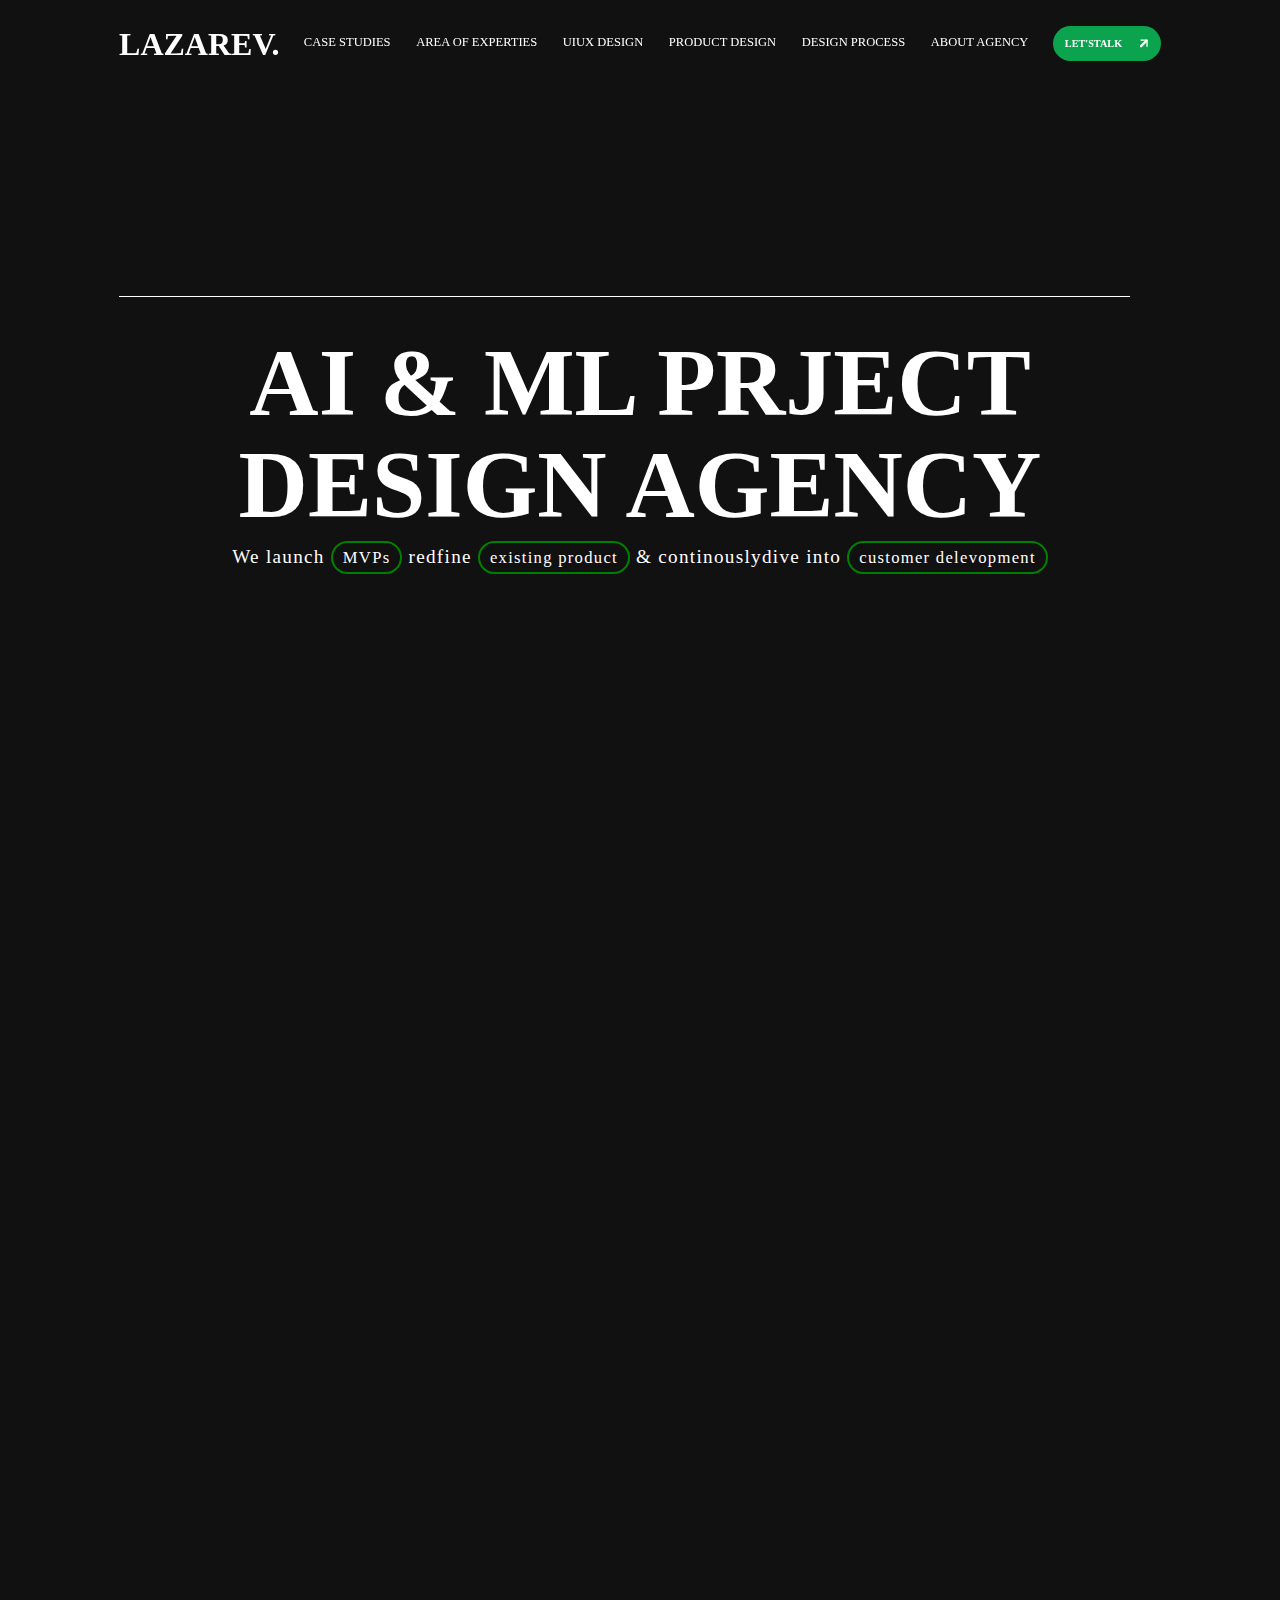
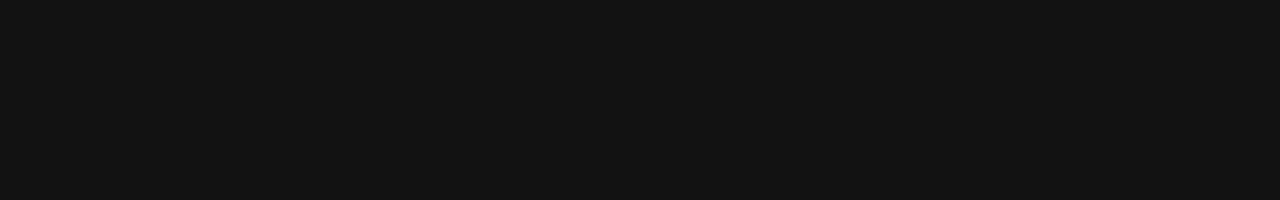
==== project.html @ 3ee8ff7d "message" ====
<!DOCTYPE html>
<html lang="en">

<head>
    <meta charset="UTF-8">
    <meta name="viewport" content="width=device-width, initial-scale=1.0">
    <title>Document</title>
    <link rel="stylesheet" href="project.css">
    <link rel="stylesheet" href="https://cdnjs.cloudflare.com/ajax/libs/remixicon/4.5.0/remixicon.css"
        integrity="sha512-6p+GTq7fjTHD/sdFPWHaFoALKeWOU9f9MPBoPnvJEWBkGS4PKVVbCpMps6IXnTiXghFbxlgDE8QRHc3MU91lJg=="
        crossorigin="anonymous" referrerpolicy="no-referrer" />

</head>

<body>
    <nav>
        <h1>LAZAREV.</h1>
        <div class="nav2">
            <div class="nav-ele">
                <h4>Case studies</h4>
                <h5><span>Case Studies</span></h5>
            </div>
            <div class="nav-ele">
                <h4>Area of experties</h4>
                <h5><span>🔥AI & ML</span></h5>
                <h5><span>FinTech</span></h5>
                <h5><span>RealEstate</span></h5>
                <h5><span>E-commerce</span></h5>
                <h5><span>Web3</span></h5>
            </div>
            <div class="nav-ele">
                <h4>UIUX Design</h4>
                <h5><span>UXAudit</span></h5>
                <h5><span>UIDesign</span></h5>
                <h5><span>UXDesign</span></h5>
                <h5><span>UXResearch</span></h5>
            </div>
            <div class="nav-ele">
                <h4>Product design</h4>
                <h5><span>SaaS</span></h5>
                <h5><span>WebApp</span></h5>
                <h5><span>MobileApp</span></h5>
                <h5><span>WebsiteDesign</span></h5>
            </div>
            <div class="nav-ele">
                <h4>Design process</h4>
                <h5><span>MVP</span></h5>
                <h5><span>Relaunch</span></h5>
            </div>
            <div class="nav-ele">
                <h4>About Agency</h4>
                <h5><span>OurStory</span></h5>
                <h5><span>ClientFeedback</span></h5>
                <h5><span>Careers</span></h5>
                <h5><span>News&Article</span></h5>
            </div>
        </div>
        <button>Let'sTALK <svg viewBox="0 0 20 20" fill="none"><path data-morph="start" d="M2 14.8767V18.0017H5.125L14.342 8.7847L11.217 5.6597L2 14.8767ZM16.758 6.3687C16.8353 6.29161 16.8965 6.20003 16.9384 6.09922C16.9802 5.99841 17.0017 5.89034 17.0017 5.7812C17.0017 5.67206 16.9802 5.56399 16.9384 5.46318C16.8965 5.36237 16.8353 5.2708 16.758 5.1937L14.808 3.2437C14.7309 3.16645 14.6393 3.10516 14.5385 3.06334C14.4377 3.02152 14.3296 3 14.2205 3C14.1114 3 14.0033 3.02152 13.9025 3.06334C13.8017 3.10516 13.7101 3.16645 13.633 3.2437L12.108 4.7687L15.233 7.8937L16.758 6.3687Z" fill="currentcolor" data-original="M2 14.8767V18.0017H5.125L14.342 8.7847L11.217 5.6597L2 14.8767ZM16.758 6.3687C16.8353 6.29161 16.8965 6.20003 16.9384 6.09922C16.9802 5.99841 17.0017 5.89034 17.0017 5.7812C17.0017 5.67206 16.9802 5.56399 16.9384 5.46318C16.8965 5.36237 16.8353 5.2708 16.758 5.1937L14.808 3.2437C14.7309 3.16645 14.6393 3.10516 14.5385 3.06334C14.4377 3.02152 14.3296 3 14.2205 3C14.1114 3 14.0033 3.02152 13.9025 3.06334C13.8017 3.10516 13.7101 3.16645 13.633 3.2437L12.108 4.7687L15.233 7.8937L16.758 6.3687Z"></path><path data-morph="end" fill-rule="evenodd" clip-rule="evenodd" d="M12.6254 5.56286H2.90643V3H17V17.0946H14.4371V7.37464L3.81179 18L2 16.1893L12.6254 5.56286Z" fill="currentcolor"></path></svg></button>
        <div class="nav-bottom">
        
        </div>
    </nav>
    <div class="main">
        <div class="page1">
            <h1>AI & ML PR<span><i class="ri-pencil-line"></i></span>JECT</h1>
            <h1>DESIGN AGENCY</h1>
            <p>We launch <span>MVPs</span> redfine <span>existing product</span> & continouslydive into <span> customer
                    delevopment</span></p>

        <div class="moving-img">
            <div class="bluerleft"></div>
            <div class="move">
                <img src="https://lazarev.kiev.ua/la24/forbes.svg" alt="">
                <img src="https://lazarev.kiev.ua/la24/adweek.svg" alt="">
                <img src="https://lazarev.kiev.ua/la24/pmi.svg" alt="">
                <img src="https://lazarev.kiev.ua/la24/wf.svg" alt="">
                <img src="https://lazarev.kiev.ua/la24/adweek.svg" alt="">
                <img src="https://lazarev.kiev.ua/la24/rd.svg" alt="">
                <img src="https://lazarev.kiev.ua/la24/pmi.svg" alt="">
                <img src="https://lazarev.kiev.ua/la24/webby.svg" alt="">
            </div>
            <div class="move">
                <img src="https://lazarev.kiev.ua/la24/forbes.svg" alt="">
                <img src="https://lazarev.kiev.ua/la24/adweek.svg" alt="">
                <img src="https://lazarev.kiev.ua/la24/pmi.svg" alt="">
                <img src="https://lazarev.kiev.ua/la24/wf.svg" alt="">
                <img src="https://lazarev.kiev.ua/la24/adweek.svg" alt="">
                <img src="https://lazarev.kiev.ua/la24/rd.svg" alt="">
                <img src="https://lazarev.kiev.ua/la24/pmi.svg" alt="">
                <img src="https://lazarev.kiev.ua/la24/webby.svg" alt="">
            </div>
            <div class="rightleft"></div>
        </div>
        </div>

        <div class="page2"></div>
    </div>
    <script src="https://cdnjs.cloudflare.com/ajax/libs/gsap/3.12.5/gsap.min.js" integrity="sha512-7eHRwcbYkK4d9g/6tD/mhkf++eoTHwpNM9woBxtPUBWm67zeAfFC+HrdoE2GanKeocly/VxeLvIqwvCdk7qScg==" crossorigin="anonymous" referrerpolicy="no-referrer"></script>
    <script src="project.js"></script>
</body>

</html>
---- project.css ----
*{
    margin: 0;
    padding: 0;
    box-sizing: border-box;
    font-family: gilroy;
    color :white;
}
html,body{
    height: 100%;
    width: 100%;
}
nav{
    position: fixed;
    /* background-color: rgb(0, 255, 47); */
    display: flex;
    align-items: flex-start;
    justify-content: space-between;
    padding: 2vw 9.30vw;
    height: 12vh;
    width: 100%;
    z-index: 10;
    
}
.nav2{
    display: flex;
    gap:2vw;
    align-items: flex-start;
    padding: 1vh 0;
    position: relative;
    z-index: 10;
}
.nav2 h4{
    font-size: 0.98vw;
    font-weight: 500;
    text-transform: uppercase;
    margin-bottom: 1vw;
    margin-bottom: 2.9vw;
}
.nav2 h5{
    margin-bottom: 1vw;
    display: none;
    overflow: hidden;
    /* background-color: red; */
}
.nav2 h5 span{
    font-size: 0.90vw;
    font-weight: 400;
    transform: translateY(25px);
    display: inline-block;
   

}
.nav-bottom{
    width: 79%;
    height: 0vh;
    position: absolute;
    background-color:#111;
    top: 100%;
    z-index: 9;
    border-bottom: 1px solid #fff;

}
.page1{
    height:100vh;
    width: 100%;
    background-color: #111;
    display: flex;
    flex-direction: column;
    justify-content: center;
    align-items: center;
}

.page1 h1{
    font-size: 7.5vw;
    font-weight: 900;
    text-transform: uppercase;
    line-height: 8vw;
}
.page1 h1 span i{
    height: 6vw;
    width: 9vw;
    background-color: #0BA34E;
    border-radius: 50%;
}
.page1 p {
    margin-top: 10px;
    font-size: 1.50vw;
    font-weight: 400;
    letter-spacing: 0.10vw;
}
.page1 p span{
    padding: 5px 10px;
    font-size: 1.30vw;
    border: 2px solid green;
    border-radius: 30px;
}
nav button{
    background-color: #0BA34E;
    display: flex;
    align-items: center;
    padding: 12px 12px;
    border-radius: 50px;
    border: none;
    font-size: 1vw;
    font-size: 0.8vw;
    text-transform: uppercase;
    font-weight: 700;
}
nav button svg{
    height: 0.8vw;
    margin-left: 1.3vw;
}
.moving-img{
    /* background-color: red; */
    margin-top: 10vh;
    position: absolute;
    bottom: 2%;
    width: 44%;
    white-space: nowrap;
    padding: 1.4vw;
    overflow: hidden;
   
}
.moving-img .move{
    display: inline-block;
    animation-name:mobe;
    animation-duration: 9s;
    animation-timing-function: linear;
    animation-iteration-count: infinite; 
    /* display: flex;
    align-items: center;
    gap: 2vw; */
}
.moving-img .move img{
    height: 1vw;
    margin: 0 1.2vw;
}
.bluerleft{
    height: 100%;
    width: 20%;
    background:linear-gradient(to left,#111,trasparent);
    position: absolute;
    top: 0;
    left: 0;
    z-index: 2;
}
.rightleft{
    height: 100%;
    width: 20%;
    background:linear-gradient(to right,trasparent,#111);
    position: absolute;
    top: 0;
    right: 0;
    z-index: 2;
}
@keyframes mobe {
    0%{
        transform: translateX(0);
    }
    100%{
        transform: translateX(-100%);
    }
}

.page2{
    height:100vh;
    width: 100%;
    background-color: #111;
}
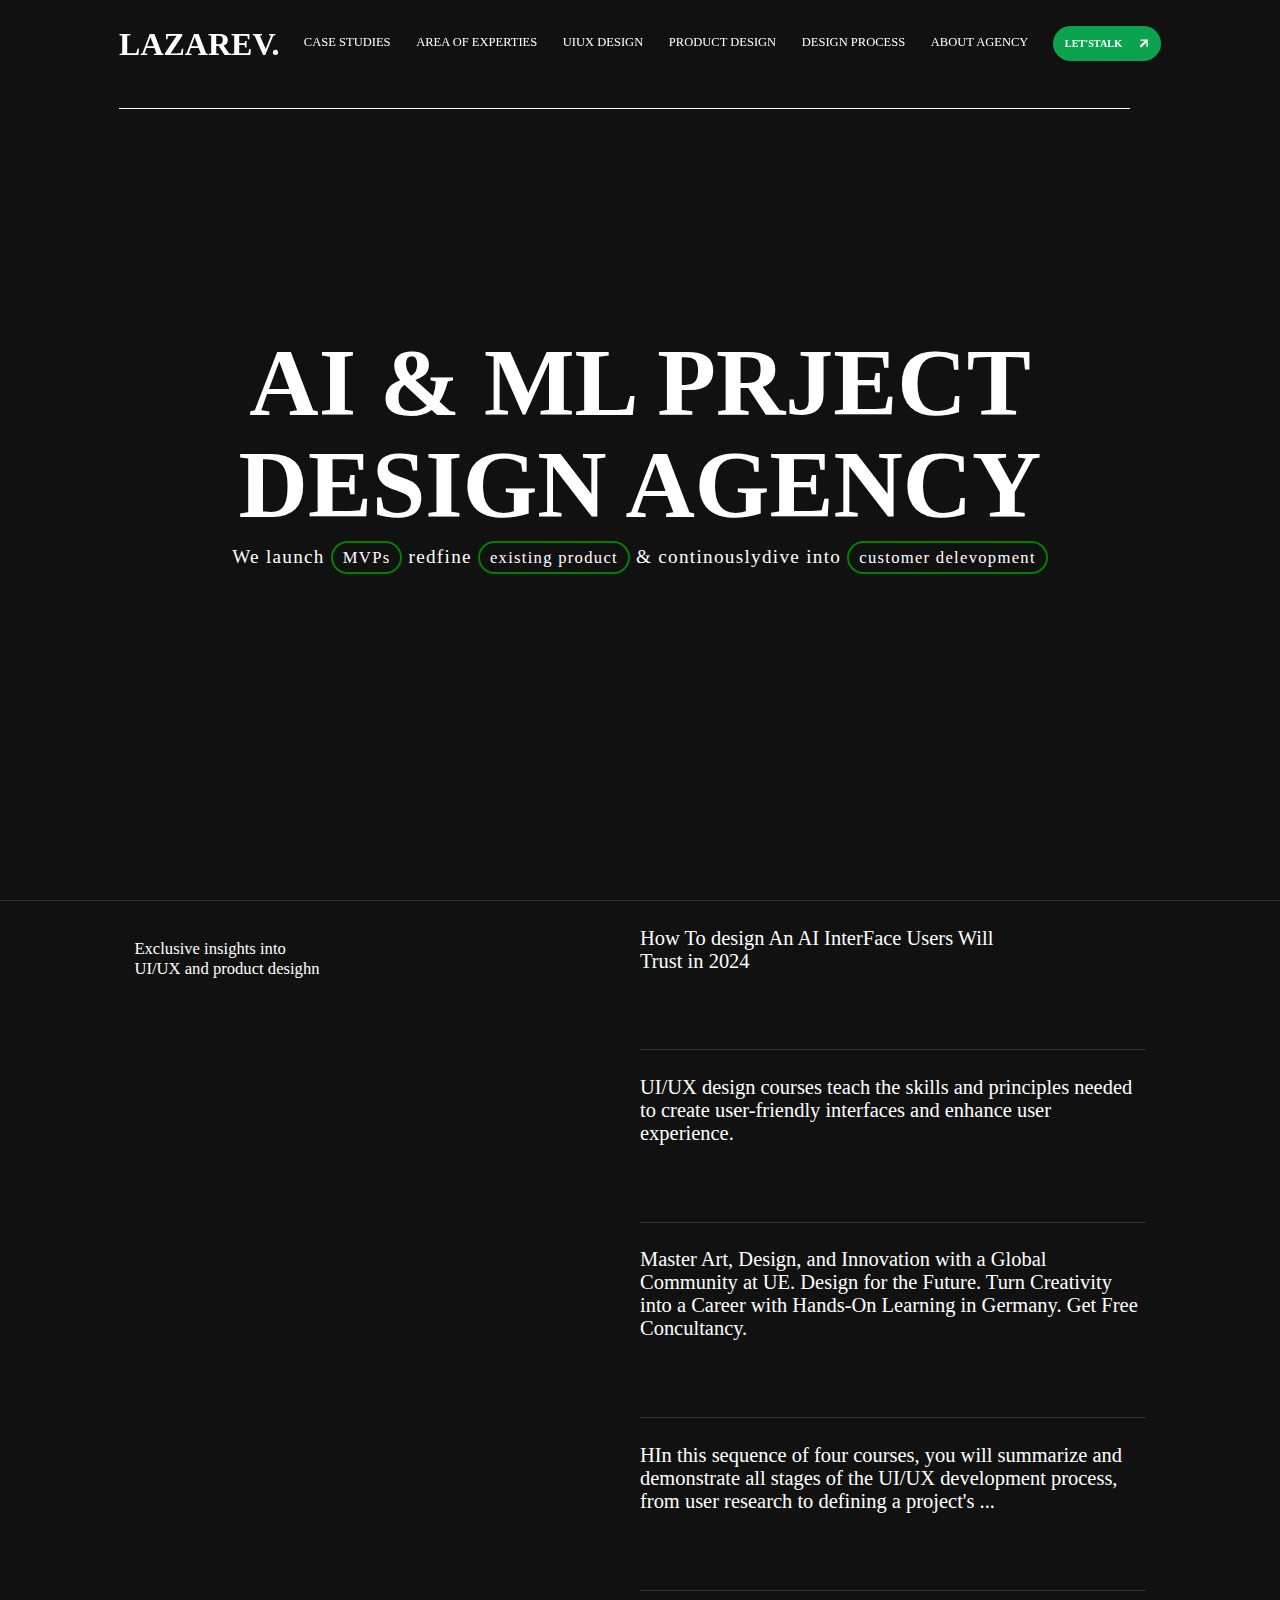
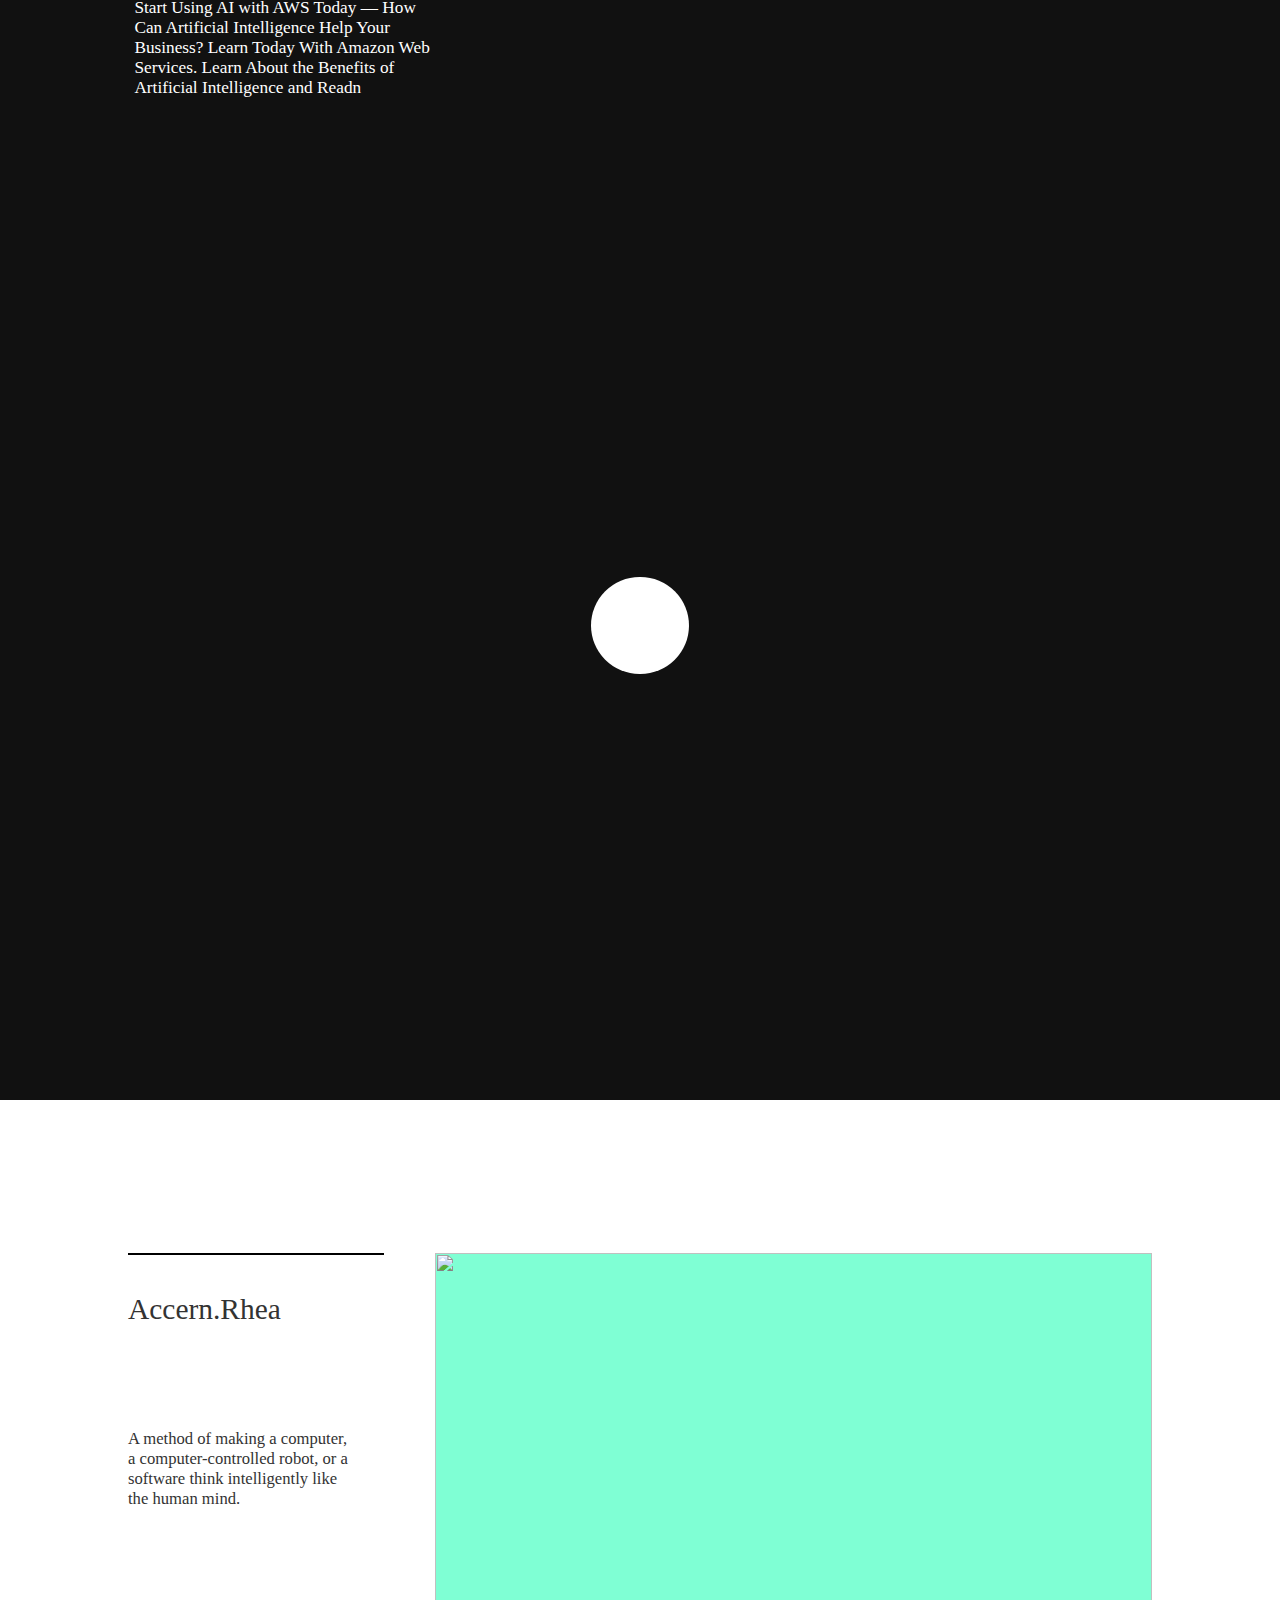
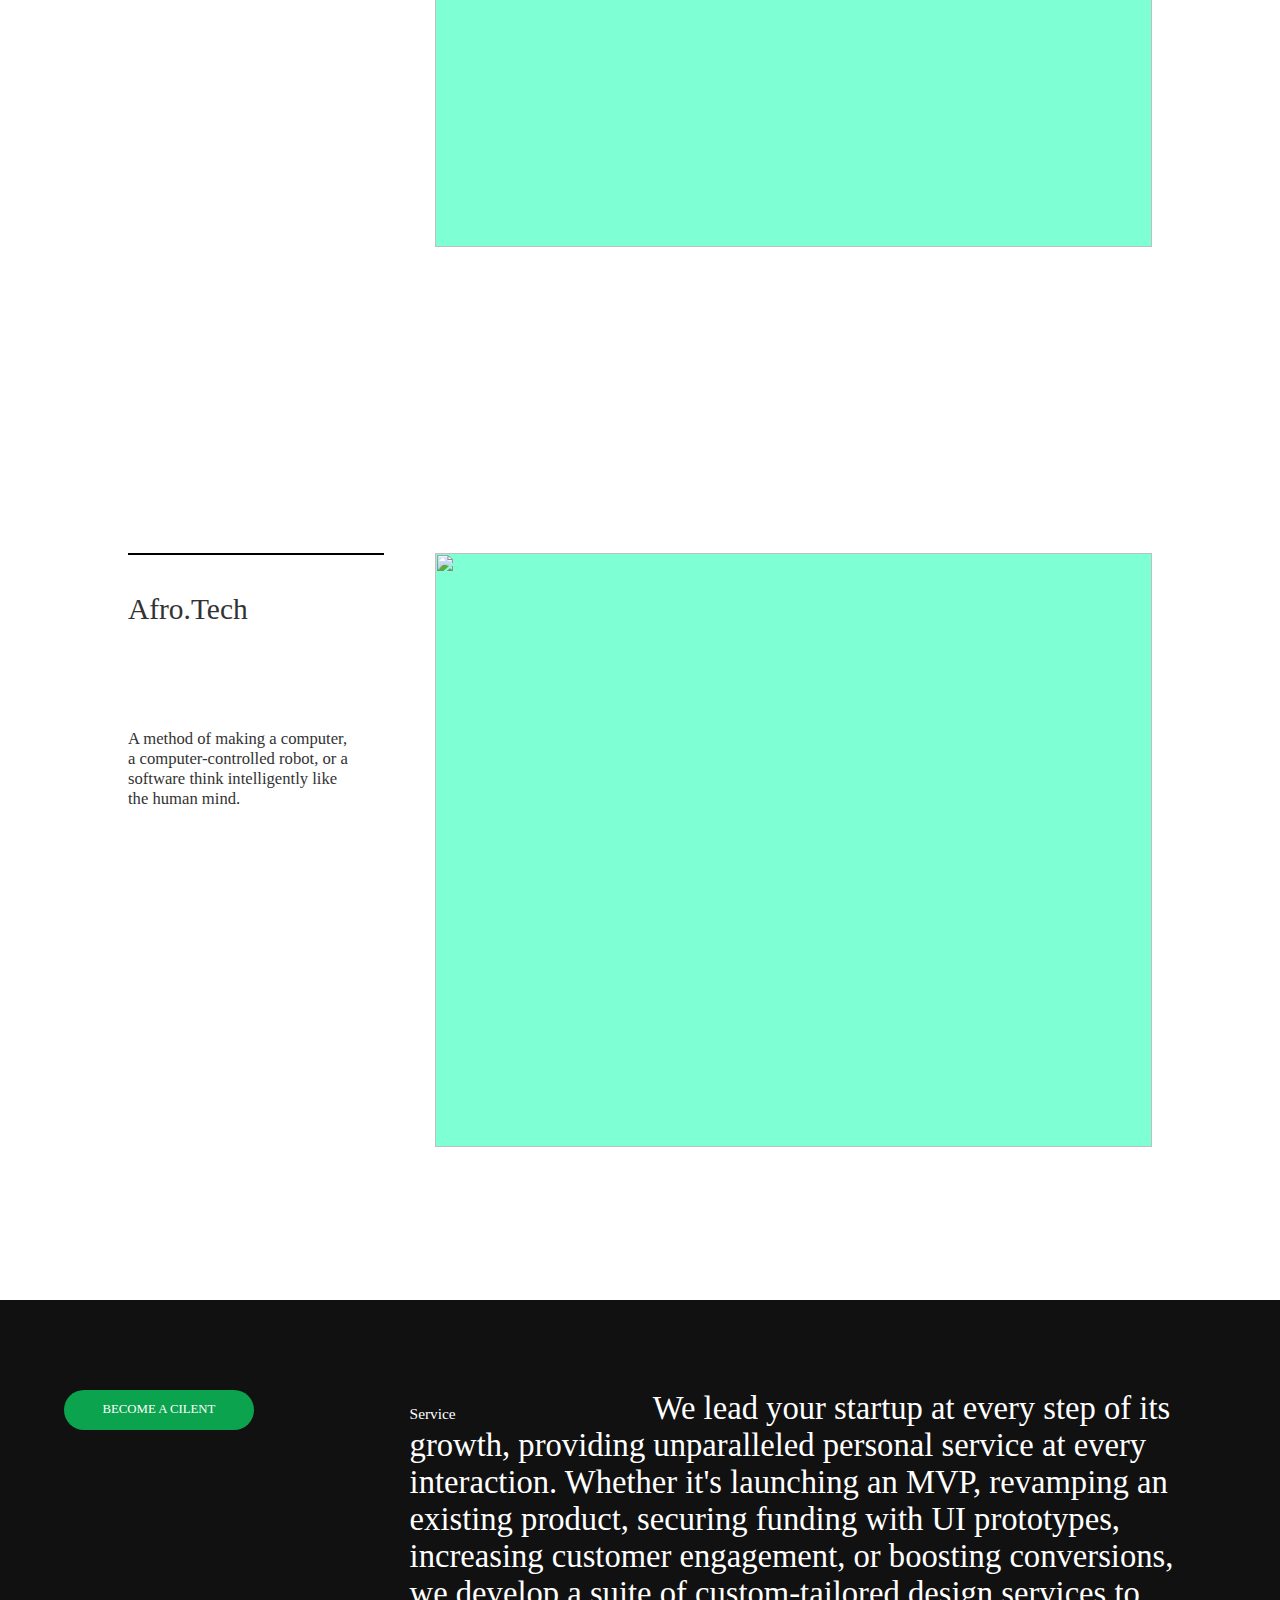
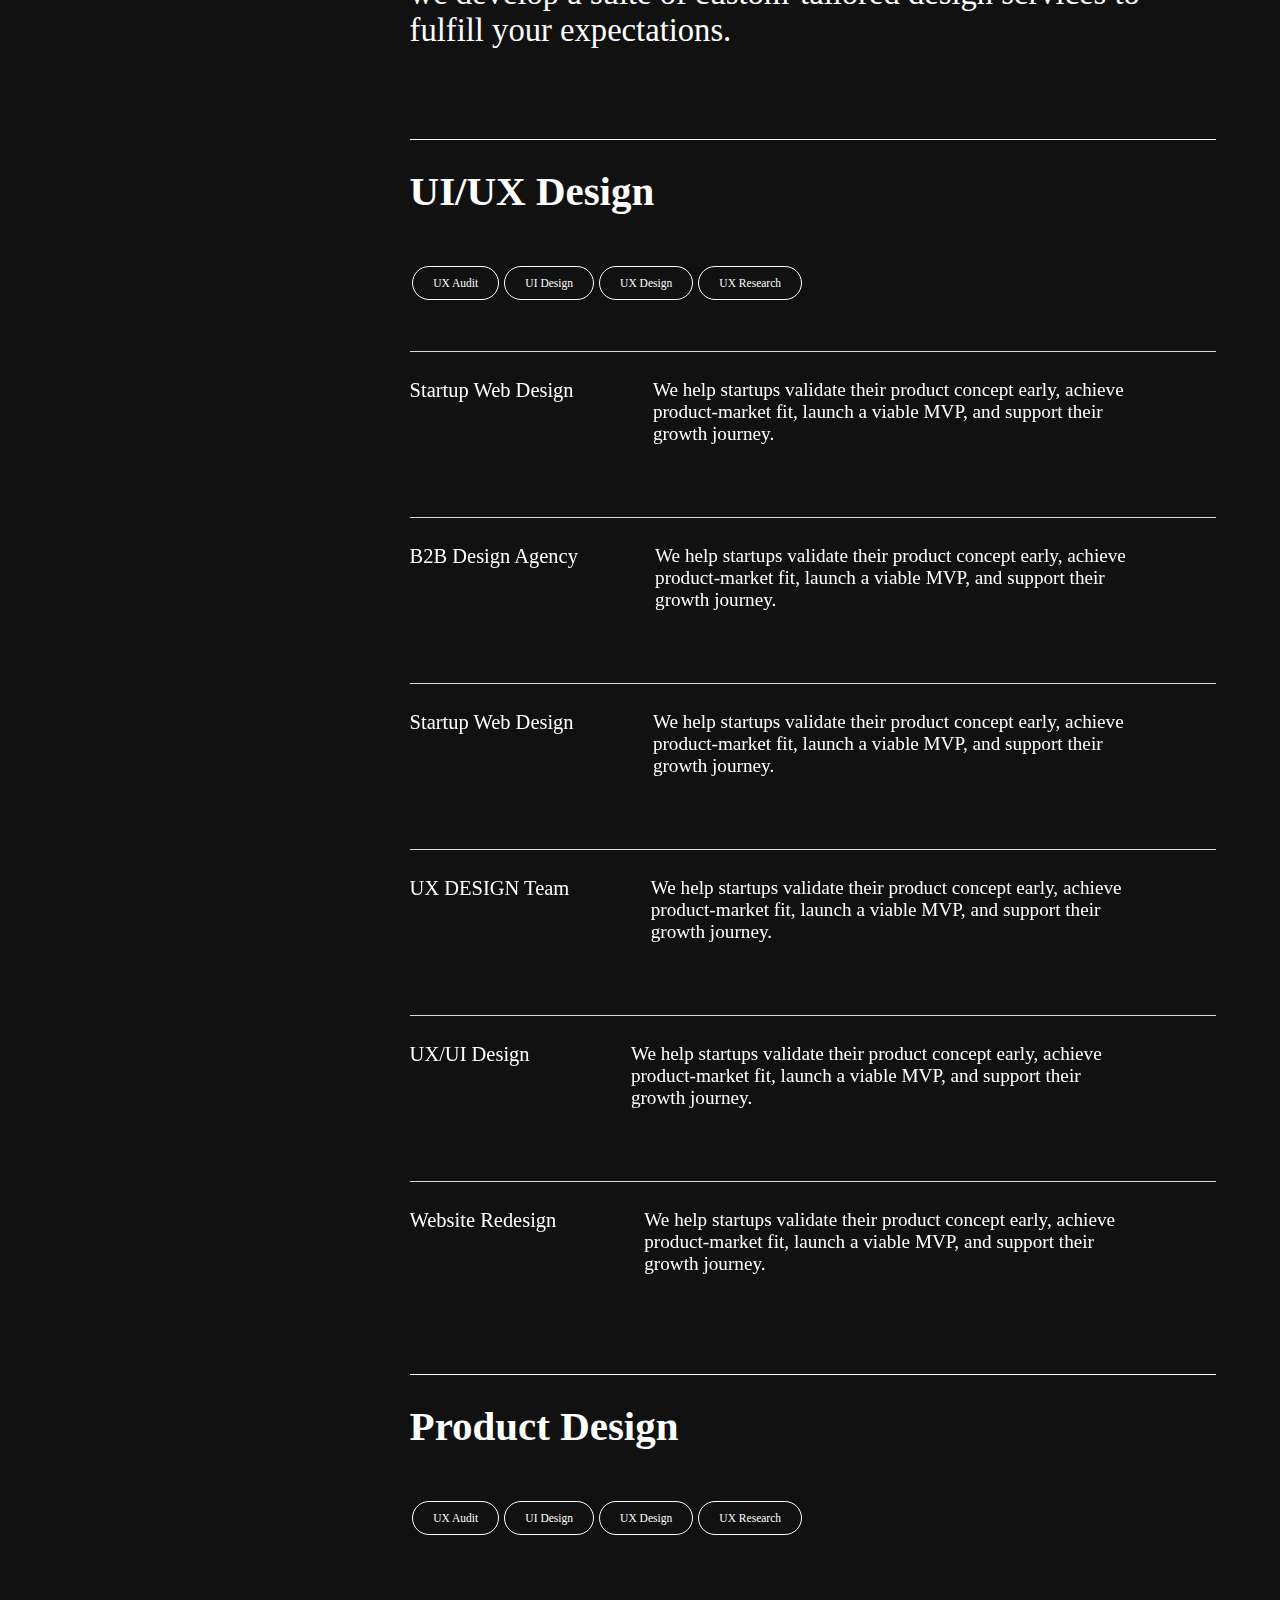
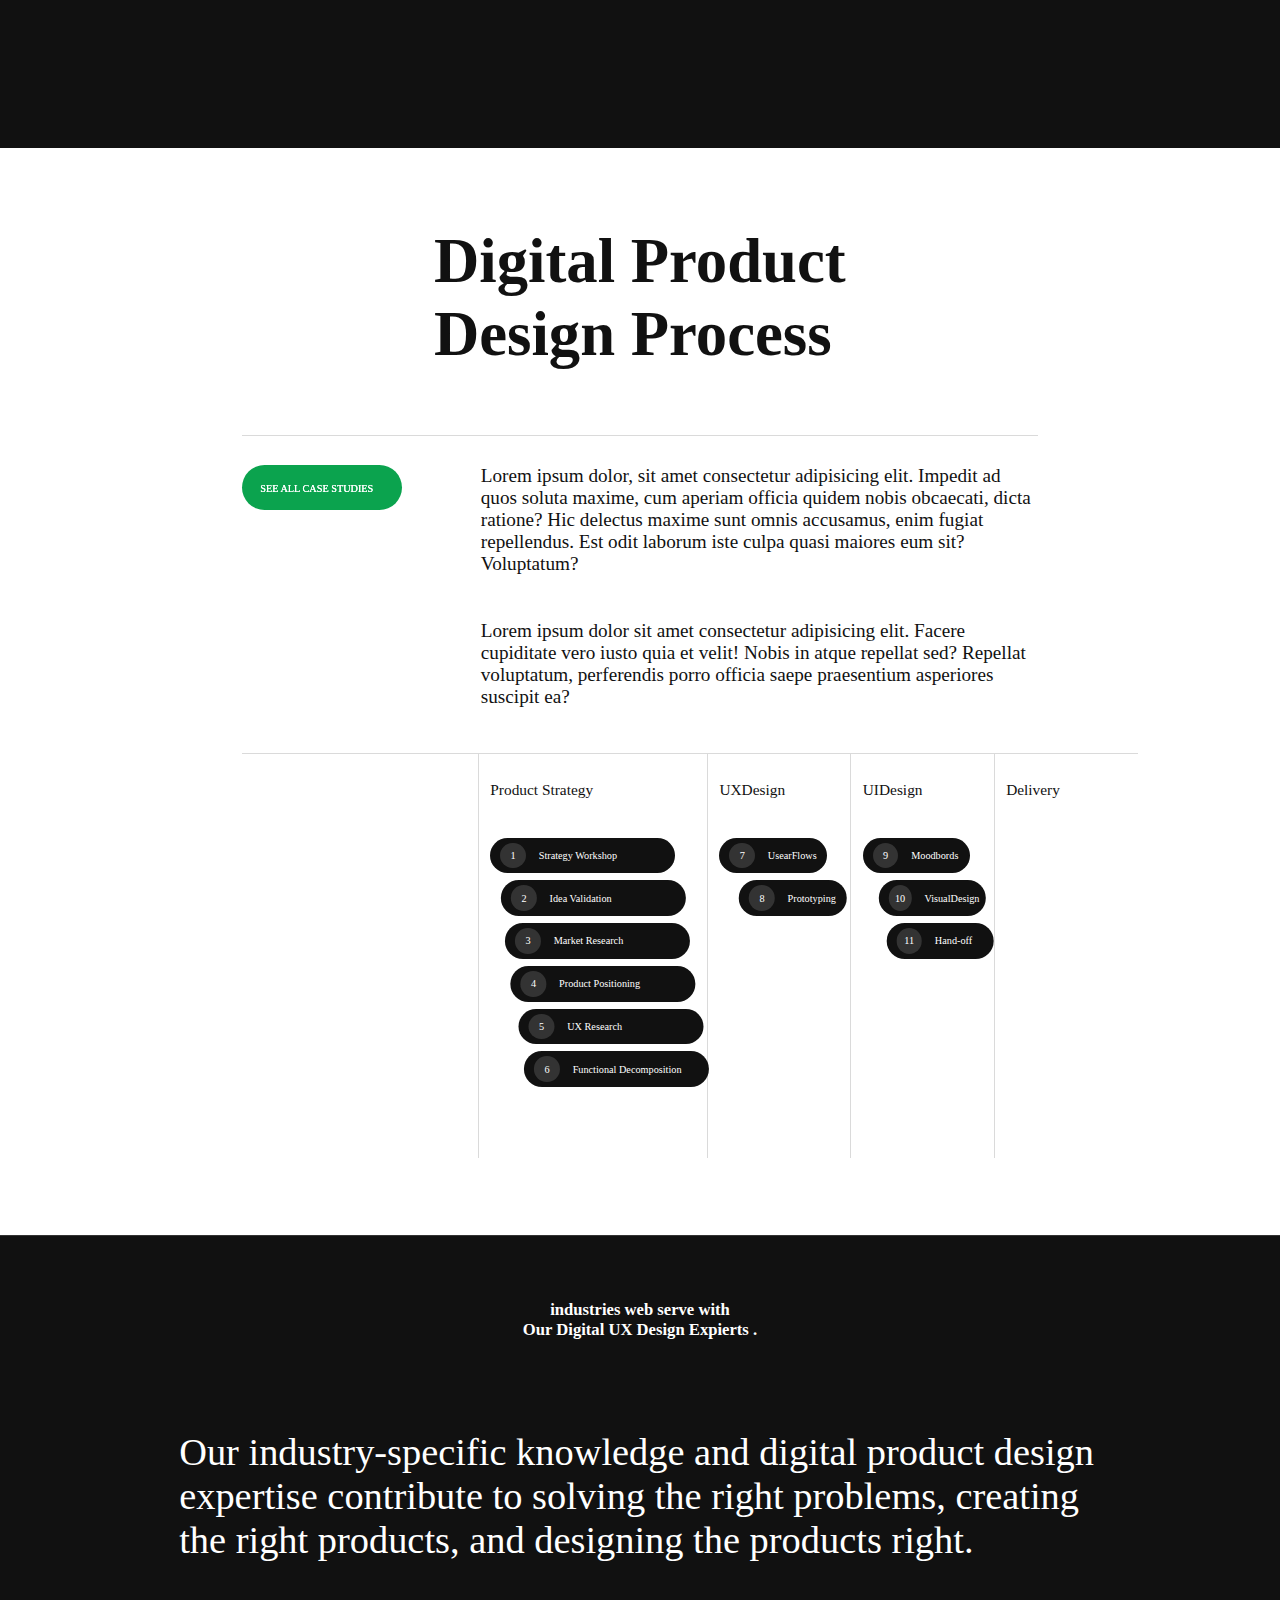
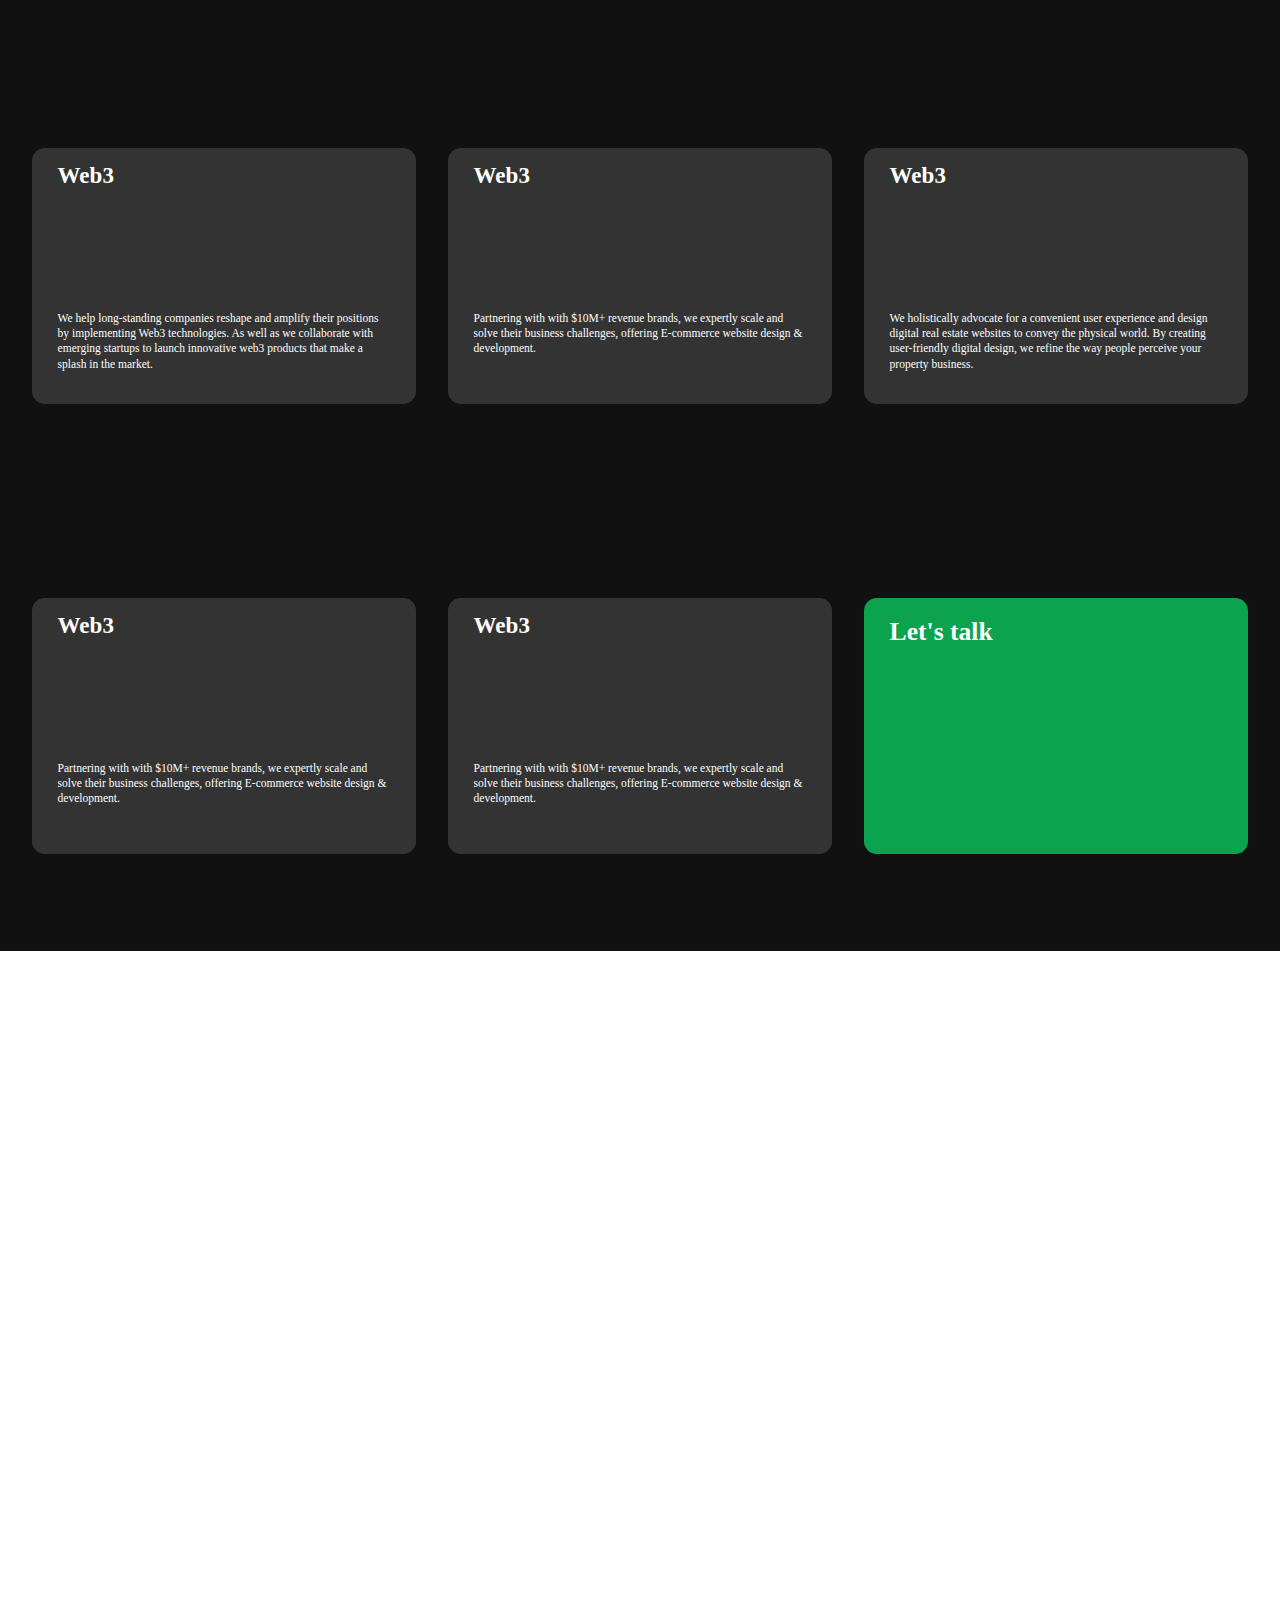
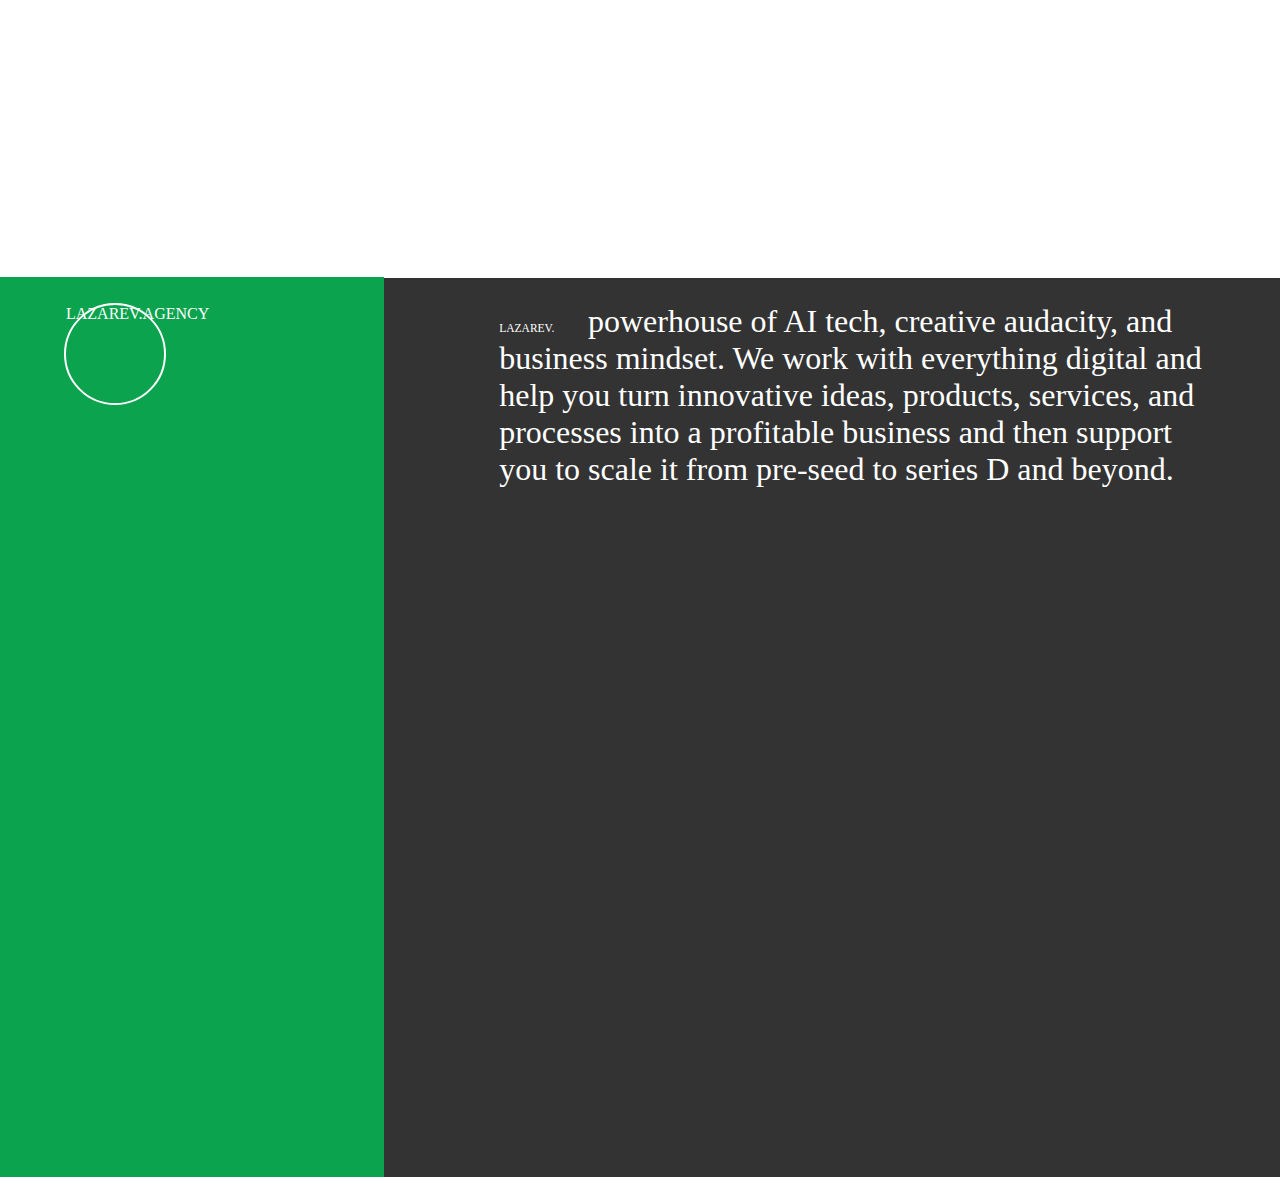
==== commit 61b7e54b: "Add new file" ====
--- a/project.html
+++ b/project.html
@@ -55,9 +55,18 @@
                 <h5><span>News&Article</span></h5>
             </div>
         </div>
-        <button>Let'sTALK <svg viewBox="0 0 20 20" fill="none"><path data-morph="start" d="M2 14.8767V18.0017H5.125L14.342 8.7847L11.217 5.6597L2 14.8767ZM16.758 6.3687C16.8353 6.29161 16.8965 6.20003 16.9384 6.09922C16.9802 5.99841 17.0017 5.89034 17.0017 5.7812C17.0017 5.67206 16.9802 5.56399 16.9384 5.46318C16.8965 5.36237 16.8353 5.2708 16.758 5.1937L14.808 3.2437C14.7309 3.16645 14.6393 3.10516 14.5385 3.06334C14.4377 3.02152 14.3296 3 14.2205 3C14.1114 3 14.0033 3.02152 13.9025 3.06334C13.8017 3.10516 13.7101 3.16645 13.633 3.2437L12.108 4.7687L15.233 7.8937L16.758 6.3687Z" fill="currentcolor" data-original="M2 14.8767V18.0017H5.125L14.342 8.7847L11.217 5.6597L2 14.8767ZM16.758 6.3687C16.8353 6.29161 16.8965 6.20003 16.9384 6.09922C16.9802 5.99841 17.0017 5.89034 17.0017 5.7812C17.0017 5.67206 16.9802 5.56399 16.9384 5.46318C16.8965 5.36237 16.8353 5.2708 16.758 5.1937L14.808 3.2437C14.7309 3.16645 14.6393 3.10516 14.5385 3.06334C14.4377 3.02152 14.3296 3 14.2205 3C14.1114 3 14.0033 3.02152 13.9025 3.06334C13.8017 3.10516 13.7101 3.16645 13.633 3.2437L12.108 4.7687L15.233 7.8937L16.758 6.3687Z"></path><path data-morph="end" fill-rule="evenodd" clip-rule="evenodd" d="M12.6254 5.56286H2.90643V3H17V17.0946H14.4371V7.37464L3.81179 18L2 16.1893L12.6254 5.56286Z" fill="currentcolor"></path></svg></button>
+        <button>Let'sTALK <svg viewBox="0 0 20 20" fill="none">
+                <path data-morph="start"
+                    d="M2 14.8767V18.0017H5.125L14.342 8.7847L11.217 5.6597L2 14.8767ZM16.758 6.3687C16.8353 6.29161 16.8965 6.20003 16.9384 6.09922C16.9802 5.99841 17.0017 5.89034 17.0017 5.7812C17.0017 5.67206 16.9802 5.56399 16.9384 5.46318C16.8965 5.36237 16.8353 5.2708 16.758 5.1937L14.808 3.2437C14.7309 3.16645 14.6393 3.10516 14.5385 3.06334C14.4377 3.02152 14.3296 3 14.2205 3C14.1114 3 14.0033 3.02152 13.9025 3.06334C13.8017 3.10516 13.7101 3.16645 13.633 3.2437L12.108 4.7687L15.233 7.8937L16.758 6.3687Z"
+                    fill="currentcolor"
+                    data-original="M2 14.8767V18.0017H5.125L14.342 8.7847L11.217 5.6597L2 14.8767ZM16.758 6.3687C16.8353 6.29161 16.8965 6.20003 16.9384 6.09922C16.9802 5.99841 17.0017 5.89034 17.0017 5.7812C17.0017 5.67206 16.9802 5.56399 16.9384 5.46318C16.8965 5.36237 16.8353 5.2708 16.758 5.1937L14.808 3.2437C14.7309 3.16645 14.6393 3.10516 14.5385 3.06334C14.4377 3.02152 14.3296 3 14.2205 3C14.1114 3 14.0033 3.02152 13.9025 3.06334C13.8017 3.10516 13.7101 3.16645 13.633 3.2437L12.108 4.7687L15.233 7.8937L16.758 6.3687Z">
+                </path>
+                <path data-morph="end" fill-rule="evenodd" clip-rule="evenodd"
+                    d="M12.6254 5.56286H2.90643V3H17V17.0946H14.4371V7.37464L3.81179 18L2 16.1893L12.6254 5.56286Z"
+                    fill="currentcolor"></path>
+            </svg></button>
         <div class="nav-bottom">
-        
+
         </div>
     </nav>
     <div class="main">
@@ -67,36 +76,351 @@
             <p>We launch <span>MVPs</span> redfine <span>existing product</span> & continouslydive into <span> customer
                     delevopment</span></p>
 
-        <div class="moving-img">
-            <div class="bluerleft"></div>
-            <div class="move">
-                <img src="https://lazarev.kiev.ua/la24/forbes.svg" alt="">
-                <img src="https://lazarev.kiev.ua/la24/adweek.svg" alt="">
-                <img src="https://lazarev.kiev.ua/la24/pmi.svg" alt="">
-                <img src="https://lazarev.kiev.ua/la24/wf.svg" alt="">
-                <img src="https://lazarev.kiev.ua/la24/adweek.svg" alt="">
-                <img src="https://lazarev.kiev.ua/la24/rd.svg" alt="">
-                <img src="https://lazarev.kiev.ua/la24/pmi.svg" alt="">
-                <img src="https://lazarev.kiev.ua/la24/webby.svg" alt="">
-            </div>
-            <div class="move">
-                <img src="https://lazarev.kiev.ua/la24/forbes.svg" alt="">
-                <img src="https://lazarev.kiev.ua/la24/adweek.svg" alt="">
-                <img src="https://lazarev.kiev.ua/la24/pmi.svg" alt="">
-                <img src="https://lazarev.kiev.ua/la24/wf.svg" alt="">
-                <img src="https://lazarev.kiev.ua/la24/adweek.svg" alt="">
-                <img src="https://lazarev.kiev.ua/la24/rd.svg" alt="">
-                <img src="https://lazarev.kiev.ua/la24/pmi.svg" alt="">
-                <img src="https://lazarev.kiev.ua/la24/webby.svg" alt="">
-            </div>
-            <div class="rightleft"></div>
-        </div>
-        </div>
-
-        <div class="page2"></div>
+            <div class="moving-img">
+                <div class="bluerleft"></div>
+                <div class="move">
+                    <img src="https://lazarev.kiev.ua/la24/forbes.svg" alt="">
+                    <img src="https://lazarev.kiev.ua/la24/adweek.svg" alt="">
+                    <img src="https://lazarev.kiev.ua/la24/pmi.svg" alt="">
+                    <img src="https://lazarev.kiev.ua/la24/wf.svg" alt="">
+                    <img src="https://lazarev.kiev.ua/la24/adweek.svg" alt="">
+                    <img src="https://lazarev.kiev.ua/la24/rd.svg" alt="">
+                    <img src="https://lazarev.kiev.ua/la24/pmi.svg" alt="">
+                    <img src="https://lazarev.kiev.ua/la24/webby.svg" alt="">
+                </div>
+                <div class="move">
+                    <img src="https://lazarev.kiev.ua/la24/forbes.svg" alt="">
+                    <img src="https://lazarev.kiev.ua/la24/adweek.svg" alt="">
+                    <img src="https://lazarev.kiev.ua/la24/pmi.svg" alt="">
+                    <img src="https://lazarev.kiev.ua/la24/wf.svg" alt="">
+                    <img src="https://lazarev.kiev.ua/la24/adweek.svg" alt="">
+                    <img src="https://lazarev.kiev.ua/la24/rd.svg" alt="">
+                    <img src="https://lazarev.kiev.ua/la24/pmi.svg" alt="">
+                    <img src="https://lazarev.kiev.ua/la24/webby.svg" alt="">
+                </div>
+                <div class="rightleft"></div>
+            </div>
+        </div>
+
+        <div class="page2">
+            <div class="page2-left">
+                <p>Exclusive insights into<br>UI/UX and product desighn</p>
+                <h4>Start Using AI with AWS Today — How Can Artificial Intelligence Help Your Business? Learn Today With
+                    Amazon Web Services. Learn About the Benefits of Artificial Intelligence and Readn</h4>
+            </div>
+            <div class="page2-right">
+                <div class="right-ele">
+                    <h2>How To design An AI InterFace Users Will<br>Trust in 2024</h2>
+                    <img src="https://media.istockphoto.com/id/1452604857/photo/businessman-touching-the-brain-working-of-artificial-intelligence-automation-predictive.jpg?s=1024x1024&w=is&k=20&c=Mz2G15YAcE09_ywaRc43p9jmG2urk69uqyopTbaG4cI="
+                        alt="">
+                </div>
+                <div class="right-ele">
+                    <h2>UI/UX design courses teach the skills and principles needed to create user-friendly interfaces
+                        and enhance user experience.</h2>
+                    <img src="https://media.istockphoto.com/id/1452604857/photo/businessman-touching-the-brain-working-of-artificial-intelligence-automation-predictive.jpg?s=1024x1024&w=is&k=20&c=Mz2G15YAcE09_ywaRc43p9jmG2urk69uqyopTbaG4cI="
+                        alt="">
+                </div>
+                <div class="right-ele">
+                    <h2>Master Art, Design, and Innovation with a Global Community at UE. Design for the Future. Turn
+                        Creativity into a Career with Hands-On Learning in Germany. Get Free Concultancy.</h2>
+                    <img src="https://media.istockphoto.com/id/1452604857/photo/businessman-touching-the-brain-working-of-artificial-intelligence-automation-predictive.jpg?s=1024x1024&w=is&k=20&c=Mz2G15YAcE09_ywaRc43p9jmG2urk69uqyopTbaG4cI="
+                        alt="">
+                </div>
+                <div class="right-ele">
+                    <h2>HIn this sequence of four courses, you will summarize and demonstrate all stages of the UI/UX
+                        development process, from user research to defining a project's ...</h2>
+                    <img src="https://media.istockphoto.com/id/1452604857/photo/businessman-touching-the-brain-working-of-artificial-intelligence-automation-predictive.jpg?s=1024x1024&w=is&k=20&c=Mz2G15YAcE09_ywaRc43p9jmG2urk69uqyopTbaG4cI="
+                        alt="">
+                </div>
+            </div>
+        </div>
+        <div class="page3">
+            <video class="fs-av lazy entered loaded" preload="metadata" muted="" loop="" playsinline=""
+                src="https://lazarev.kiev.ua/la24/la-reel--min.mp4" type="video/mp4" data-ll-status="loaded"></video>
+            <div class="page3-center">
+                <div class="icone">
+                    <i class="ri-play-fill"></i>
+                </div>
+                <h4>watch Showrell</h4>
+            </div>
+        </div>
+        <div class="page4"></div>
+        <div class="page5">
+            <div class="sec1">
+                <div class="sec-left">
+                    <h2>Accern.Rhea</h2>
+                    <p> A method of making a computer, a computer-controlled robot, or a software think intelligently
+                        like the human mind.</p>
+                </div>
+                <div class="sec-right">
+                    <img src="https://images.rawpixel.com/image_800/czNmcy1wcml2YXRlL3Jhd3BpeGVsX2ltYWdlcy93ZWJzaXRlX2NvbnRlbnQvbHIvcm0zNzNiYXRjaDUtMThfMS5qcGc.jpg"
+                        alt="">
+                    <video src="video1.mp4"></video>
+                </div>
+
+            </div>
+            <div class="sec1">
+                <div class="sec-left">
+                    <h2>Afro.Tech</h2>
+                    <p> A method of making a computer, a computer-controlled robot, or a software think intelligently
+                        like the human mind.</p>
+                </div>
+                <div class="sec-right">
+                    <img src="https://img.freepik.com/free-vector/gradient-brain-background_23-2150516335.jpg" alt="">
+                    <video
+                        src="https://v.ftcdn.net/06/23/53/89/240_F_623538915_7iiEfbjP9Usyb5VhvpQCav6T3sNRM6Xc_ST.mp4"></video>
+                </div>
+
+            </div>
+        </div>
+        <div class="page6">
+            <button>BECOME A CILENT</button>
+            <div class="page6-right">
+                <p> <span>Service</span>We lead your startup at every step of its growth, providing unparalleled
+                    personal service at every interaction. Whether it's launching an MVP, revamping an existing product,
+                    securing funding with UI prototypes, increasing customer engagement, or boosting
+                    conversions, we develop a suite of custom-tailored design services to fulfill your expectations.</p>
+                <div class="page6-content">
+                    <div class="uiux">
+                        <details open>
+                            <summary>
+                                <h1>UI/UX Design</h1>
+                                <div class="flex">
+                                    <h4>UX Audit</h4>
+                                    <h4>UI Design</h4>
+                                    <h4>UX Design</h4>
+                                    <h4>UX Research</h4>
+                                </div>
+                            </summary>
+                            <div class="page6-containers">
+                                <div class="page6-element">
+                                    <div class="over6"></div>
+                                    <h3>Startup Web Design</h3>
+                                    <h4>We help startups validate their product concept early, achieve product-market
+                                        fit, launch a viable MVP, and support their growth journey.</h4>
+                                    <i class="ri-arrow-right-up-line"></i>
+
+                                </div>
+
+                                <div class="page6-element">
+                                    <div class="over6"></div>
+                                    <h3>B2B Design Agency</h3>
+                                    <h4>We help startups validate their product concept early, achieve product-market
+                                        fit, launch a viable MVP, and support their growth journey.</h4>
+                                    <i class="ri-arrow-right-up-line"></i>
+
+                                </div>
+
+
+                                <div class="page6-element">
+                                    <div class="over6"></div>
+                                    <h3>Startup Web Design</h3>
+                                    <h4>We help startups validate their product concept early, achieve product-market
+                                        fit, launch a viable MVP, and support their growth journey.</h4>
+                                    <i class="ri-arrow-right-up-line"></i>
+
+                                </div>
+                                <div class="page6-element">
+                                    <div class="over6"></div>
+                                    <h3>UX DESIGN Team</h3>
+                                    <h4>We help startups validate their product concept early, achieve product-market
+                                        fit, launch a viable MVP, and support their growth journey.</h4>
+                                    <i class="ri-arrow-right-up-line"></i>
+
+                                </div>
+                                <div class="page6-element">
+                                    <div class="over6"></div>
+                                    <h3>UX/UI Design</h3>
+                                    <h4>We help startups validate their product concept early, achieve product-market
+                                        fit, launch a viable MVP, and support their growth journey.</h4>
+                                    <i class="ri-arrow-right-up-line"></i>
+
+                                </div>
+                                <div class="page6-element">
+                                    <div class="over6"></div>
+                                    <h3>Website Redesign</h3>
+                                    <h4>We help startups validate their product concept early, achieve product-market
+                                        fit, launch a viable MVP, and support their growth journey.</h4>
+                                    <i class="ri-arrow-right-up-line"></i>
+
+                                </div>
+                            </div>
+                        </details>
+                    </div>
+                    <div class="product">
+                        <details >
+                           <summary>
+                            <h1>Product Design</h1>
+                            <div class="flex">
+                                <h4>UX Audit</h4>
+                                <h4>UI Design</h4>
+                                <h4>UX Design</h4>
+                                <h4>UX Research</h4>
+                            </div>
+                           </summary>
+                            <div class="page6-containers">
+                                <div class="page6-element">
+                                    <div class="over6"></div>
+                                    <h3>Startup Web Design</h3>
+                                    <h4>We help startups validate their product concept early, achieve product-market
+                                        fit, launch a viable MVP, and support their growth journey.</h4>
+                                    <i class="ri-arrow-right-up-line"></i>
+    
+                                </div>
+    
+                                <div class="page6-element">
+                                    <div class="over6"></div>
+                                    <h3>B2B Design Agency</h3>
+                                    <h4>We help startups validate their product concept early, achieve product-market
+                                        fit, launch a viable MVP, and support their growth journey.</h4>
+                                    <i class="ri-arrow-right-up-line"></i>
+    
+                                </div>
+    
+    
+                                <div class="page6-element">
+                                    <div class="over6"></div>
+                                    <h3>Startup Web Design</h3>
+                                    <h4>We help startups validate their product concept early, achieve product-market
+                                        fit, launch a viable MVP, and support their growth journey.</h4>
+                                    <i class="ri-arrow-right-up-line"></i>
+    
+                                </div>
+                                <div class="page6-element">
+                                    <div class="over6"></div>
+                                    <h3>UX DESIGN Team</h3>
+                                    <h4>We help startups validate their product concept early, achieve product-market
+                                        fit, launch a viable MVP, and support their growth journey.</h4>
+                                    <i class="ri-arrow-right-up-line"></i>
+    
+                                </div>
+                                <div class="page6-element">
+                                    <div class="over6"></div>
+                                    <h3>UX/UI Design</h3>
+                                    <h4>We help startups validate their product concept early, achieve product-market
+                                        fit, launch a viable MVP, and support their growth journey.</h4>
+                                    <i class="ri-arrow-right-up-line"></i>
+    
+                                </div>
+                                <div class="page6-element">
+                                    <div class="over6"></div>
+                                    <h3>Website Redesign</h3>
+                                    <h4>We help startups validate their product concept early, achieve product-market
+                                        fit, launch a viable MVP, and support their growth journey.</h4>
+                                    <i class="ri-arrow-right-up-line"></i>
+    
+                                </div>
+                        </details>
+                        </div>
+                    </div>
+                </div>
+            </div>
+            <div class="page7">
+                <h1>Digital Product Design Process</h1>
+                <div class="page7-content">
+                    <div class="blue-btn">
+                        <h4>See All Case Studies<i class="ri-arrow-right-up-line"></i></h4>
+                        <h4>See All Case Studies<i class="ri-arrow-right-up-line"></i></h4>
+                    </div>
+                    <div class="page7-right">
+                        <p>Lorem ipsum dolor, sit amet consectetur adipisicing elit. Impedit ad quos soluta maxime, cum aperiam officia quidem nobis obcaecati, dicta ratione? Hic delectus maxime sunt omnis accusamus, enim fugiat repellendus.
+                        Est odit laborum iste culpa quasi maiores eum sit? Voluptatum?</p>
+                        <p>Lorem ipsum dolor sit amet consectetur adipisicing elit. Facere cupiditate vero iusto quia et velit! Nobis in atque repellat sed? Repellat voluptatum, perferendis porro officia saepe praesentium asperiores suscipit ea?</p>
+                    </div>
+                </div>
+                <div class="page7-bottom">
+                    <div class="pag7-part1" id="page7-parts" ></div>
+                    <div class="page7-part2" id="page7-parts" >
+                        <h5>Product Strategy</h5>
+                        <h4><span>1</span>Strategy Workshop</h4>
+                        <h4><span>2</span>Idea Validation</h4>
+                        <h4><span>3</span>Market Research</h4>
+                        <h4><span>4</span>Product Positioning</h4>
+                        <h4><span>5</span>UX Research</h4>
+                        <h4><span>6</span>Functional Decomposition</h4>
+                    </div>
+                    <div class="page7-part3" id="page7-parts" >
+                        <h5>UXDesign</h5>
+                        <h4><span>7</span>UsearFlows</h4>
+                        <h4><span>8</span>Prototyping</h4>
+
+                    </div>
+                    <div class="page7-part4" id="page7-parts" >
+                        <h5>UIDesign</h5>
+                        <h4><span>9</span>Moodbords</h4>
+                        <h4><span>10</span>VisualDesign</h4>
+                        <h4><span>11</span>Hand-off</h4>
+                    </div>
+                    <div class="page7-part5" id="page7-parts" >
+                        <h5>Delivery</h5>
+                    </div>
+                </div>
+               
+            </div>
+            <div class="page8">
+                <div class="contant8">
+                    <h3>industries web serve with</h3>
+                    <h4>Our Digital UX Design Expierts .</h4>
+                    <p>Our industry-specific knowledge and digital product design expertise contribute to solving the right problems, creating the right products, and designing the products right.</p>
+                </div>
+                <div class="box-contant">
+                    <div class="box8-contant">
+                        <h3>Web3 <span><i class="ri-arrow-right-up-line"></i></span></h3>
+                        <p>We help long-standing companies reshape and amplify their positions by implementing Web3 technologies. As well as we collaborate with emerging startups to launch innovative web3 products that make a splash in the market.
+                        </p>
+                    </div>
+                    <div class="box8-contant">
+                        <h3>Web3 <span><i class="ri-arrow-right-up-line"></i></span></h3>
+                        <p>Partnering with with $10M+ revenue brands, we expertly scale and solve their business challenges, offering E-commerce website design &amp; development.
+                        </p>
+                    </div>
+                    <div class="box8-contant">
+                        <h3>Web3 <span><i class="ri-arrow-right-up-line"></i></span></h3>
+                        <p>We holistically advocate for a convenient user experience and design digital real estate websites to convey the physical world. By creating user-friendly digital design, we refine the way people perceive your property business.
+
+                        </p>
+                    </div>
+                    <div class="box8-contant">
+                        <h3>Web3 <span><i class="ri-arrow-right-up-line"></i></span></h3>
+                        <p>Partnering with with $10M+ revenue brands, we expertly scale and solve their business challenges, offering E-commerce website design &amp; development.
+                        </p>
+                    </div>
+                    <div class="box8-contant">
+                        <h3>Web3 <span><i class="ri-arrow-right-up-line"></i></span></h3>
+                        <p>Partnering with with $10M+ revenue brands, we expertly scale and solve their business challenges, offering E-commerce website design &amp; development.
+                        </p>
+                    </div>
+                    <div class="box8-contant green ">
+                        <h2>Let's talk <span><i class="ri-arrow-right-up-line"></i></span></h2>
+                    </div>
+                </div>
+            </div>
+            <div class="page9"></div>
+            <div class="page9-img">
+                <div class="page9-imgcon">
+                    <button><span>.</span>NEXT INDUSTRY</button>
+                    <h1>Web3</h1>
+                    <p>We help long-standing companies reshape and amplify their positions by implementing Web3 technologies. As well as we collaborate with emerging startups to launch innovative web3 products that make a splash in the market.
+                    </p>
+                </div>
+            </div>
+            <div class="page10">
+                <div class="container10">
+                    <div class="left10">
+                        <p>LAZAREV.AGENCY</p>
+                    </div>
+                    <div class="right10">
+                        <p> <span>LAZAREV.</span> powerhouse of AI tech, creative audacity, and business mindset. We work with everything digital and help you turn innovative ideas, products, services, and processes into a profitable business and then support you to scale it from pre-seed to series D and beyond.</p>
+                    </div>
+                </div>
+            </div>
+            
+        </div>
     </div>
-    <script src="https://cdnjs.cloudflare.com/ajax/libs/gsap/3.12.5/gsap.min.js" integrity="sha512-7eHRwcbYkK4d9g/6tD/mhkf++eoTHwpNM9woBxtPUBWm67zeAfFC+HrdoE2GanKeocly/VxeLvIqwvCdk7qScg==" crossorigin="anonymous" referrerpolicy="no-referrer"></script>
-    <script src="project.js"></script>
+    <script src="https://cdnjs.cloudflare.com/ajax/libs/gsap/3.12.5/gsap.min.js"
+        integrity="sha512-7eHRwcbYkK4d9g/6tD/mhkf++eoTHwpNM9woBxtPUBWm67zeAfFC+HrdoE2GanKeocly/VxeLvIqwvCdk7qScg=="
+        crossorigin="anonymous" referrerpolicy="no-referrer"></script>
+        <script src="https://cdnjs.cloudflare.com/ajax/libs/gsap/3.12.5/ScrollTrigger.min.js" integrity="sha512-onMTRKJBKz8M1TnqqDuGBlowlH0ohFzMXYRNebz+yOcc5TQr/zAKsthzhuv0hiyUKEiQEQXEynnXCvNTOk50dg==" crossorigin="anonymous" referrerpolicy="no-referrer"></script>    <script src="project.js"></script>
 </body>
 
 </html>--- a/project.css
+++ b/project.css
@@ -166,4 +166,636 @@
     height:100vh;
     width: 100%;
     background-color: #111;
-}+    position: relative;
+    padding: 0vw 10.5vw;
+    padding-bottom: 5vw;
+    display: flex;
+    align-items: center;
+    justify-content: space-between;
+    border-top: 1px solid #333;
+}
+.page2-left{
+    height: 100%;
+    width: 40%;
+    /* background-color: aqua; */
+    display: flex;
+    flex-direction: column;
+    align-items: flex-start;
+    justify-content: space-between;
+    padding: 3vw 0;
+}
+.page2-left p{
+    font-size: 1.30vw;
+}
+.page2-left h4{
+    width: 75.3%;
+    font-size: 1.35vw;
+    font-weight: 400;
+}
+.page2-right{
+    height: 100%;
+    width: 50%;
+    /* background-color: aqua; */
+}
+.right-ele{
+    position: relative;
+    /* background-color: red; */
+    padding-top: 2vw;
+    padding-bottom: 6vw;
+    border-bottom: 1px solid #333;
+}
+.right-ele h2{
+    font-size: 1.6vw;
+    font-weight: 400;
+}
+.right-ele img{
+    height: 7.5vw;
+    width: 7.5vw;
+    border-radius: 50%;
+    object-fit: cover;
+    position: absolute;
+    opacity: 0;
+    scale: 0;
+}
+.page3{
+    height: 100vh;
+    width: 100%;
+    background-color: #111;
+    position: relative;
+    background-image: url("https://images.pexels.com/photos/8386440/pexels-photo-8386440.jpeg?cs=srgb&dl=pexels-tara-winstead-8386440.jpg&fm=jpg");
+    background-size: cover;
+    background-position: center;
+    display: flex;
+    align-items: center;
+    justify-content: center;
+}
+.page3-center{
+    /* background-color: red; */
+    display: flex;
+    align-items: center;
+    justify-content: center;
+    flex-direction: column;
+    padding: 1vw;
+}
+.page3-center .icone{
+    /* background-color: aqua; */
+    display: flex;
+    align-items: center;
+    justify-content: center;
+    padding:3.8vw;
+    border-radius: 50%;
+    background-color: #fff;
+    
+}
+.page3-center .icone i{
+    color: #333;
+    font-size: 2.6vw;
+}
+.page3-center h4{
+    font-size: 1.50vw;
+    padding: 10px 20px;
+    margin-top: 0.5vw;
+    color: #111;
+    font-weight: 500;
+    text-transform: capitalize;
+    background-color: #fff;
+    opacity: 0;
+    transition: all ease o.5s;
+    transform: translateY(10%);
+    border-radius: 20px;
+}
+.page3-center:hover h4{
+    opacity: 1;
+    transform: translateY(0);
+}
+.page3 video{
+    height: 100%;
+    width: 100%;
+    position: absolute;
+    object-fit: cover;
+    transform: scalex(0.7) scaley(0);
+    opacity: 0;
+    border-radius: 30px;
+    z-index: 999999;
+}
+.page5{
+    min-height: 100vh;
+    width: 100%;
+    background-color: #fff;
+    position: relative;
+
+}
+.sec1{
+    width: 100%;
+    height: 100vh;
+    display: flex;
+    align-items: center;
+    justify-content: space-between;
+    padding: 17vh 10vw;
+
+}
+.sec-left{
+    height: 100%;
+    width: 25%;
+    /* background-color: aqua; */
+   border-top: 2px solid black;
+   padding-top:3vw ;
+}
+.sec-left h2{
+    font-size: 2.3vw;
+    font-weight: 400;
+    color: #333;
+}
+.sec-left p{
+    font-size: 1.3vw;
+    font-weight: 400;
+    color: #333;
+    margin-top: 8vw;
+    width: 90%;
+
+}
+.sec-right{
+    height: 100%;
+    width: 70%;
+    background-color: aquamarine;
+    position: relative;
+}
+.sec-right img{
+    height: 100%;
+    width: 100%;
+    object-fit: cover;
+    
+}
+.sec-right video{
+    height: 100%;
+    width: 100%;
+    position: absolute;
+    left: 0;
+    right: 0;
+    object-fit: cover;
+    opacity: 0;
+    transition: opacity ease o.4s;
+}
+.page6{
+    min-height: 100vh;
+    width: 100%;
+    background-color: #111;
+    position: relative;
+    display: flex;
+    align-items: flex-start;
+    justify-content: space-between;
+    /* border-top: 1px solid #922727; */
+    padding: 7vw 5vw;
+}
+.page6 button{
+    font-size: 1.0vw;
+    padding: 1vw 3vw;
+    background-color: #0ba34d;
+    border-radius: 50px;
+    font-weight: 500;
+    border: none;
+    position: sticky;
+    top: 15%;
+}
+.page6-right{
+    width: 70%;
+}
+.page6-right p{
+    font-size: 2.55vw;
+    font-weight: 500;
+}
+.page6-right>p span{
+    /* background-color: red; */
+    display: inline-block;
+    width: 19vw;
+    font-size: 1.20vw;
+    
+}
+.page6-content{
+    min-width: 100%;
+    /* background-color: red; */
+    margin-top: 5vh;
+    padding: 5vh 0;
+    /* border-top:1.5px solid #fff; */
+}
+.page6-content h1{
+    font-size: 3.20vw;
+    font-weight: 600;
+}
+.page6-content .flex{
+ display: flex;
+ margin: 4vw 0;
+}
+.page6-content .flex h4{
+    padding: 10px 20px;
+    border: 0.90px solid #fff;
+    border-radius: 30px;
+    font-size:0.9vw ;
+    font-weight: 400;
+    margin: 0  0.20vw;
+}
+.page6-containers{
+
+    
+}
+.page6-element{
+    display: flex;
+    align-items: flex-start;
+    justify-content: space-between;
+    /* background-color: red; */
+    padding-top:3vh;
+    padding-bottom:8vh;
+    position: relative;
+   transition: all ease 0.3s;
+    overflow: hidden;
+    border-top: 1px solid #dadada;
+}
+.page6-element h3{
+    font-size: 1.60vw;
+    font-weight: 400;
+    position: relative;
+    z-index: 9;
+}
+.page6-element h4{
+    width: 60%;
+    font-size: 1.50vw;
+    font-weight: 500;
+    position: relative;
+    z-index: 9;
+}
+.page6-element  i{
+    font-size: 2.50vw;
+    position: relative;
+    z-index: 9;
+}
+.over6{
+    height: 100%;
+    width: 100%;
+    background-color: #333;
+    position: absolute;
+    top:0;
+    transform: translateY(-100%);
+    transition: all ease 0.7s;
+    opacity: 0;
+}
+.page6-element:hover{
+    padding-left: 1.30vw;
+    padding-left: 1.30vw;
+}
+.page6-element:hover i{
+    padding-right: 1.20vw ;
+}
+.page6-element:hover .over6{
+    transform: translateY(0);
+    opacity: 1;
+}
+.page6-element:hover{
+    border-top: 2px solid white;
+    transition: all ease 0.5s;
+}
+summary::marker{
+    content: "";
+}
+.uiux{
+    border-top:1.5px solid #fff;
+    padding: 3vh 0;
+}
+.product{
+    border-top:1.5px solid #fff;
+    padding: 3vh 0;
+}
+.page7{
+    min-height: 100vh;
+    width: 100%;
+    background-color: #fff;
+    padding: 6vw 18.9vw;
+    
+}
+
+.page7>h1{
+    color: #111;
+    font-size: 4.90vw;
+    /* background-color: red; */
+    padding-left: 15vw;
+    padding-bottom: 5vw;
+   border-bottom: 1px solid #dadada;
+}
+.page7-content{
+    display: flex;
+    align-items: flex-start;
+    justify-content: space-between;
+    padding-top:2.30vw ;
+    /* position: sticky;
+    top: 15%; */
+}
+.page7-content .page7-right{
+    width: 70%;
+  
+}
+.page7-content .page7-right p{
+    font-size: 1.50vw;
+    color: #111;
+    margin-bottom: 5vh;
+    min-width: 95%;
+}
+.blue-btn{
+    background-color: #0BA34E;
+    width: 12.5vw;
+    height: 3.5vw;
+    border-radius: 100px;
+    display: flex;
+    align-items: center;
+    justify-content: center;
+}
+.blue-btn h4{
+    position: absolute;
+    text-transform: uppercase;
+    font-weight: 400;
+    font-size: 0.8vw;
+
+}
+.blue-btn i{
+    font-size: 1.1vw;
+    margin-left: 0.80vw;
+    font-weight: 200;
+}
+.page7-bottom{
+    height: 45vh;
+    width: 70vw;
+    /* background-color: red; */
+    border-top: 1px solid #dadada;
+    display: flex;
+    align-items: flex-start;
+    justify-content: center;
+}
+.pag7-part1{
+    border-right: 1px solid #dadada;
+    width: 30%;
+    height: 100%;
+    
+}
+.page7-part2{
+    border-right: 1px solid #dadada;
+    width: 29%;
+    height: 100%;
+}
+.page7-part3{
+    border-right: 1px solid #dadada;
+    width: 18%;
+    height: 100%;
+   
+}
+.page7-part4{
+    border-right: 1px solid #dadada;
+    width: 18%;
+    height: 100%;
+}
+.page7-part5{
+    width: 18%;
+    height: 100%;
+}
+#page7-parts{
+    padding: 3vh 0.9vw;
+}
+#page7-parts h5{
+    color: #111;
+    font-size: 1.20vw;
+    font-weight: 500;
+    margin-bottom: 3vw;
+}
+#page7-parts h4{
+    background-color: #111;
+    width: 90%;
+    padding: 5px 10px;
+    border-radius: 50px;
+    margin-bottom: 0.8vh;
+    font-size: 0.8vw;
+    font-weight: 500;
+    display: flex;
+    align-items: center;
+    
+}
+#page7-parts h4 span{
+    display: flex;
+    align-items: center;
+    justify-content: center;
+    width: 2vw;
+    height: 2vw;
+    background-color: #333;
+    padding: 0.5vw;
+    border-radius: 50%;
+    margin-right: 1vw;
+
+}
+.page7-part2 h4 :nth-child(2){
+    transform: translateX(0%);
+}
+.page7-part2 h4:nth-child(3){
+    transform: translateX(8%);
+}
+.page7-part2 h4:nth-child(4){
+    transform: translateX(11%);
+}
+.page7-part2 h4:nth-child(5){
+    transform: translateX(15%);
+}
+.page7-part2 h4:nth-child(6){
+    transform: translateX(21%);
+}
+.page7-part2 h4:nth-child(7){
+    transform: translateX(25%);
+}
+
+
+
+.page7-part3 h4 :nth-child(2){
+    transform: translateX(0%);
+}
+.page7-part3 h4:nth-child(3){
+    transform: translateX(25%);
+}
+
+.page7-part4 h4 :nth-child(2){
+    transform: translateX(0%);
+}
+.page7-part4 h4:nth-child(3){
+    transform: translateX(20%);
+}
+.page7-part4 h4:nth-child(4){
+    transform: translateX(30%);
+}
+.page8{
+    min-height: 100vh;
+    width: 100vw;
+    background-color: #111;
+    border-top: 1px solid #333;
+}
+.contant8 h4{
+    text-align: center;
+    font-size: 1.30vw;
+    font-weight: 600;
+    
+}
+.contant8 h3{
+    padding-top: 5vw;
+   text-align: center;
+    font-size: 1.30vw;
+    font-weight: 600;
+}
+.contant8 p{
+    /* width: 90vw; */
+    padding: 7vw 14vw;
+    font-size: 3vw;
+    font-weight: 500;
+}
+.box-contant{
+    height: 100vh;
+    width: 100%;
+    background-color: #111;
+    display: flex;
+    align-items: center;
+    justify-content: space-evenly;
+    flex-wrap: wrap;
+  
+}
+.box8-contant{
+  
+    height: 20vw;
+    width: 30vw;
+    background-color: #333;
+    border-radius: 1vw;
+}
+.box8-contant:hover{
+    height:22vw;
+    width: 29vw;
+    transition: ease-in-out .5s; 
+    
+}
+.box8-contant h3{
+    font-size: 1.80vw;
+    font-weight: 600;
+    padding: 1vw 2vw;
+}
+.box8-contant h3 i{
+    font-size: 1.90vw;
+    font-weight: 500;
+    padding-left: 18vw;
+    
+}
+.box8-contant p{
+    line-height: 1.20vw;
+    margin-top: 7vw;
+    font-size: 0.90vw;
+    font-weight: 300;
+    padding: 1.5vw 2vw;
+}
+.box8-contant h2{
+    padding: 1.5vw 2vw;
+    font-size: 2vw;
+    font-weight: 600;
+}
+.box8-contant h2 i{
+    font-size: 1.90vw;
+    font-weight: 500;
+    padding-left: 14vw;
+   
+}
+.green{
+    background-color: #0ba34d;
+}
+.page9{  
+
+}
+.page9-img{
+    
+    height: 100vh;
+    width: 100%;
+    background-image: url("https://i.pinimg.com/736x/f6/78/2c/f6782c510a6bbc4419d3472b87eb2e00.jpg");   
+    background-size: cover;
+    background-repeat: no-repeat;
+    background-position: center;
+}
+.page9-imgcon{
+    padding: 3vw 6vw;
+    display: flex;
+    align-items: flex-start;
+    justify-content:flex-start;
+    flex-direction: column;
+    gap: 15vw;
+}
+.page9-imgcon button{
+    font-size: 1vw;
+    font-weight: 600;
+   height: 3.8vw;
+   width: 15vw;
+   background-color: transparent;
+   border: 1px solid #fff;
+   border-radius: 10vw;
+}
+.page9-imgcon button span{
+    margin-bottom: 0.90vw;
+    padding: 0 0.90vw;
+    font-size: 1.90vw;
+    color: white;
+    font-weight: 700;
+
+}
+.page9-imgcon h1{
+    font-size: 7vw;
+    font-weight: 550;
+}
+.page9-imgcon p{
+    line-height: 1.50vw;
+    font-size: 1.25vw;
+    font-weight: 300;
+    width: 20vw;
+}
+.page10{
+    /* display: flex;
+    justify-content: space-between;
+    align-items: center; */
+}
+.container10{
+    display: flex;
+    justify-content: space-between;
+    align-items: center;
+    height: 100vh;
+    width: 100vw;
+    background-color: #333;
+    border-top: 1px solid #fff;
+    margin-top: 2vw;
+}
+ .left10{
+    width: 30vw;
+    height: 100vh;
+    background-color: #0BA34E;
+    padding: 2vw 5vw;
+}
+.left10 p{
+  
+    width: 8vw;
+    height: 8vw;
+    /* background-color:#fff; */
+    border-radius: 50%;
+    border: 2px solid white;
+}
+.right10{
+   
+    width: 65vw;
+    height: 100vh;
+    /* background-color:#0BA34E; */
+   
+}
+.right10 p{
+    margin-top: 2vw;
+    padding-left: 4vw;
+    width: 60vw;
+    font-size: 2.5vw;
+    font-weight: 500;
+}
+.right10 p span{
+    padding-right:2vw ;
+    font-size: 0.90vw;
+}
+
+
